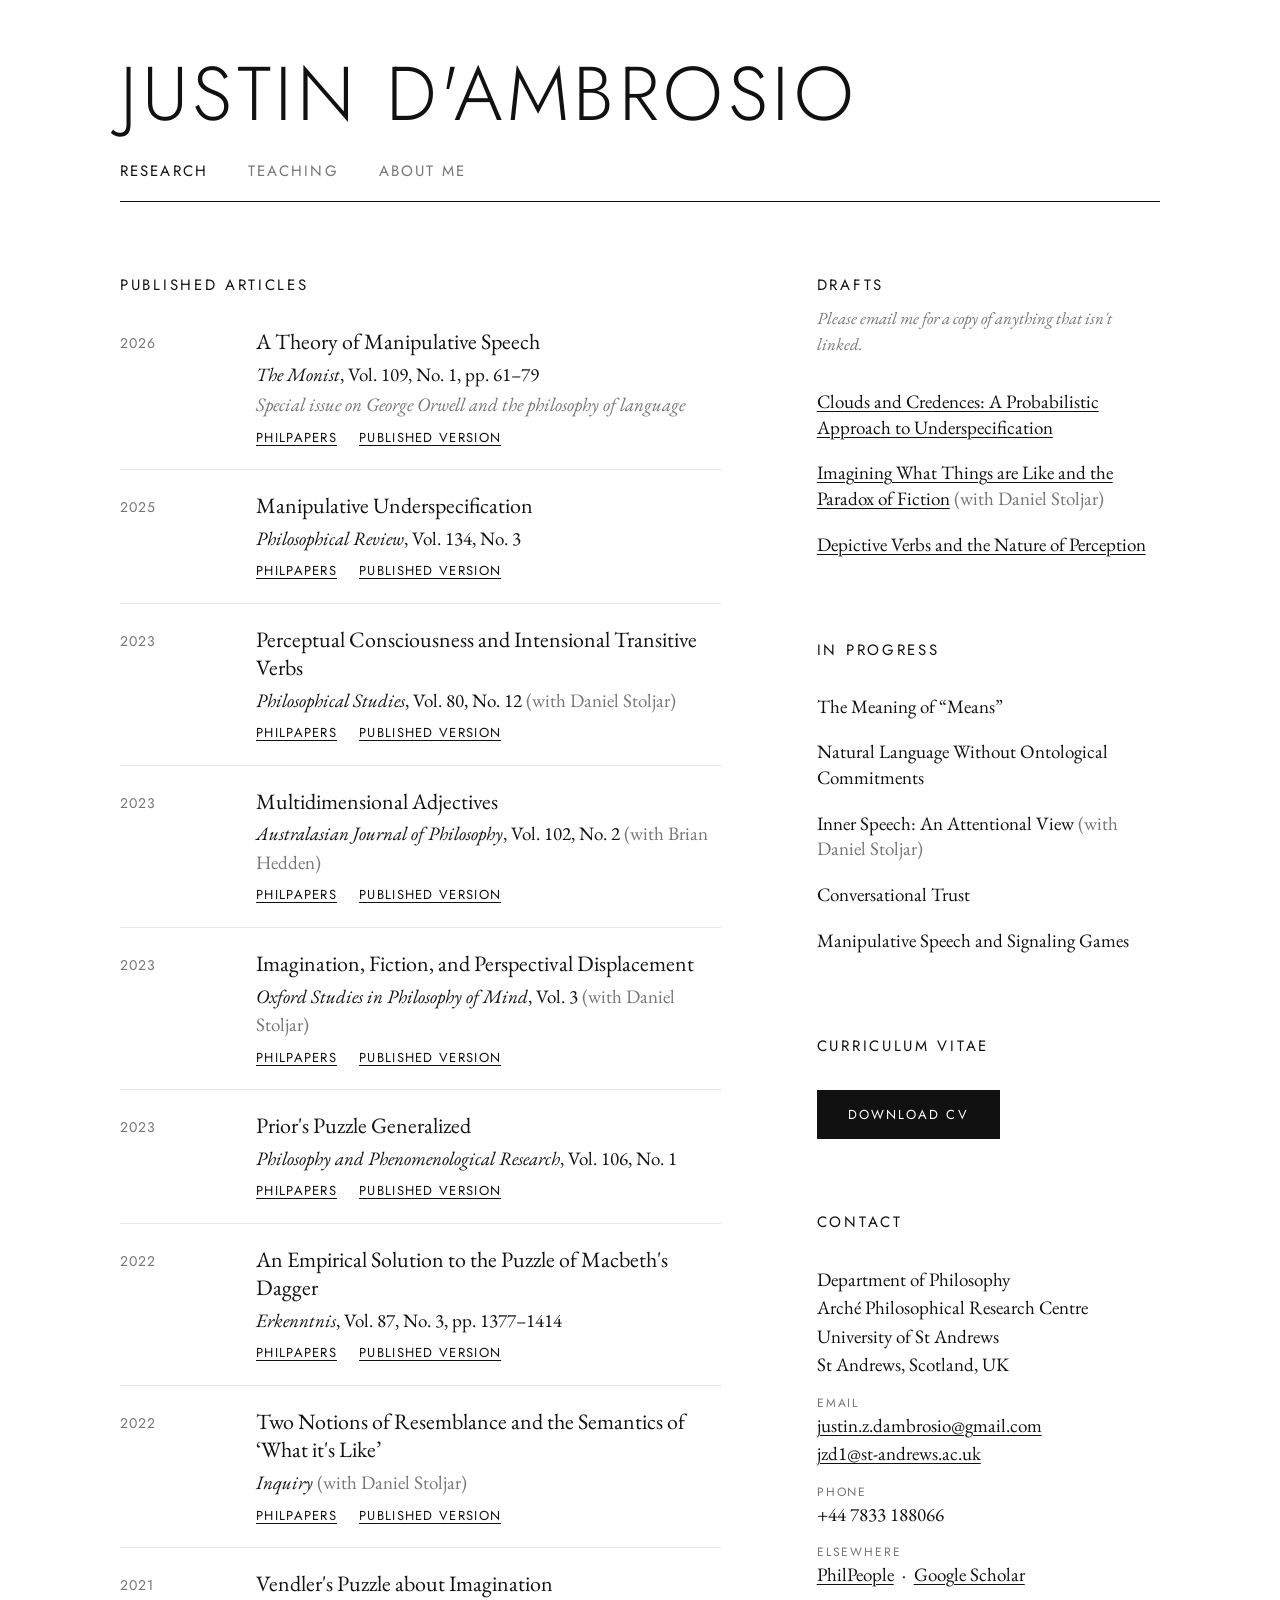
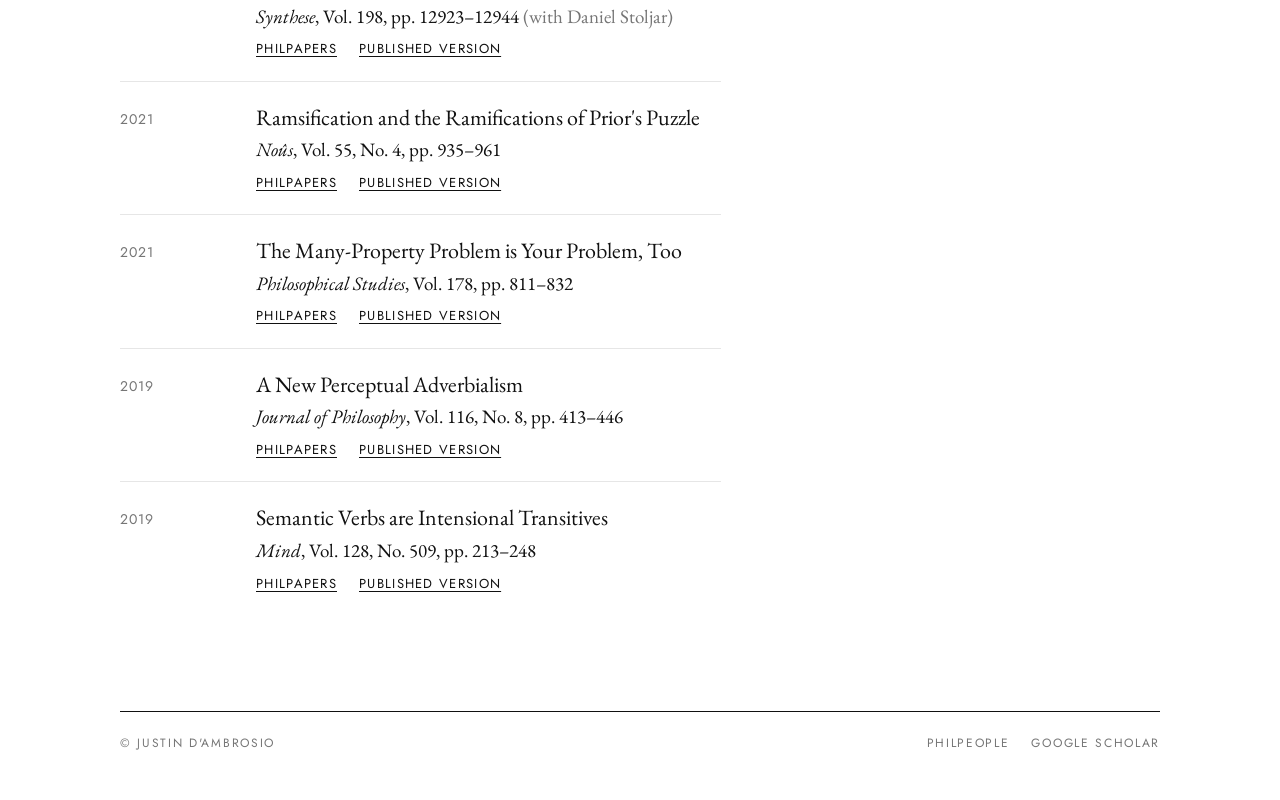
==== index.html @ 719e6c1f "Add files via upload" ====
<!DOCTYPE html>
<html lang="en">
<head>
<meta charset="utf-8">
<meta name="viewport" content="width=device-width, initial-scale=1">
<title>Justin D'Ambrosio — Philosophy</title>
<meta name="description" content="Justin D'Ambrosio, Lecturer in Philosophy at the University of St Andrews and member of the Arché Philosophical Research Centre. Research in philosophy of language and mind.">
<link rel="stylesheet" href="style.css">
</head>
<body>
<div class="wrap">
  <header class="site-header">
    <h1 class="site-name"><a href="index.html">Justin D'Ambrosio</a></h1>
    <nav class="site-nav" aria-label="Main">
      <a href="index.html" aria-current="page">Research</a>
      <a href="teaching.html">Teaching</a>
      <a href="about.html">About Me</a>
    </nav>
  </header>

  <main class="grid">
    <div>
      <section>
        <h2>Published Articles</h2>
        <ol class="pubs">
          <li class="pub">
            <div class="pub-year">2026</div>
            <div>
              <div class="pub-title">A Theory of Manipulative Speech</div>
              <div class="pub-venue"><em>The Monist</em>, Vol. 109, No. 1, pp. 61–79</div>
              <div class="pub-extra">Special issue on George Orwell and the philosophy of language</div>
              <div class="pub-links"><a href="https://philpapers.org/rec/DAMATO-4">PhilPapers</a><a href="https://academic.oup.com/monist/article/109/1/61/8444471">Published Version</a></div>
            </div>
          </li>
          <li class="pub">
            <div class="pub-year">2025</div>
            <div>
              <div class="pub-title">Manipulative Underspecification</div>
              <div class="pub-venue"><em>Philosophical Review</em>, Vol. 134, No. 3</div>
              <div class="pub-links"><a href="https://philpapers.org/rec/DAMMUB">PhilPapers</a><a href="https://read.dukeupress.edu/the-philosophical-review/article/134/3/241/401651/Manipulative-Underspecification">Published Version</a></div>
            </div>
          </li>
          <li class="pub">
            <div class="pub-year">2023</div>
            <div>
              <div class="pub-title">Perceptual Consciousness and Intensional Transitive Verbs</div>
              <div class="pub-venue"><em>Philosophical Studies</em>, Vol. 80, No. 12 <span class="with">(with Daniel Stoljar)</span></div>
              <div class="pub-links"><a href="https://philpapers.org/rec/DAMPCA">PhilPapers</a><a href="https://link.springer.com/article/10.1007/s11098-023-01992-w">Published Version</a></div>
            </div>
          </li>
          <li class="pub">
            <div class="pub-year">2023</div>
            <div>
              <div class="pub-title">Multidimensional Adjectives</div>
              <div class="pub-venue"><em>Australasian Journal of Philosophy</em>, Vol. 102, No. 2 <span class="with">(with Brian Hedden)</span></div>
              <div class="pub-links"><a href="https://philpapers.org/rec/DAMMAN">PhilPapers</a><a href="https://philpapers.org/rec/DAMMAN">Published Version</a></div>
            </div>
          </li>
          <li class="pub">
            <div class="pub-year">2023</div>
            <div>
              <div class="pub-title">Imagination, Fiction, and Perspectival Displacement</div>
              <div class="pub-venue"><em>Oxford Studies in Philosophy of Mind</em>, Vol. 3 <span class="with">(with Daniel Stoljar)</span></div>
              <div class="pub-links"><a href="https://philpapers.org/rec/DIFA">PhilPapers</a><a href="https://global.oup.com/academic/product/oxford-studies-in-philosophy-of-mind-volume-3-9780198879466?cc=gb&amp;lang=en">Published Version</a></div>
            </div>
          </li>
          <li class="pub">
            <div class="pub-year">2023</div>
            <div>
              <div class="pub-title">Prior's Puzzle Generalized</div>
              <div class="pub-venue"><em>Philosophy and Phenomenological Research</em>, Vol. 106, No. 1</div>
              <div class="pub-links"><a href="https://philpapers.org/rec/DAMPPG-2">PhilPapers</a><a href="https://onlinelibrary.wiley.com/doi/abs/10.1111/phpr.12844">Published Version</a></div>
            </div>
          </li>
          <li class="pub">
            <div class="pub-year">2022</div>
            <div>
              <div class="pub-title">An Empirical Solution to the Puzzle of Macbeth's Dagger</div>
              <div class="pub-venue"><em>Erkenntnis</em>, Vol. 87, No. 3, pp. 1377–1414</div>
              <div class="pub-links"><a href="https://philpapers.org/rec/DAMAES-3">PhilPapers</a><a href="https://link.springer.com/article/10.1007%2Fs10670-020-00253-0">Published Version</a></div>
            </div>
          </li>
          <li class="pub">
            <div class="pub-year">2022</div>
            <div>
              <div class="pub-title">Two Notions of Resemblance and the Semantics of ‘What it's Like’</div>
              <div class="pub-venue"><em>Inquiry</em> <span class="with">(with Daniel Stoljar)</span></div>
              <div class="pub-links"><a href="https://philpapers.org/rec/DAMTNO">PhilPapers</a><a href="https://www.tandfonline.com/doi/abs/10.1080/0020174X.2022.2075453">Published Version</a></div>
            </div>
          </li>
          <li class="pub">
            <div class="pub-year">2021</div>
            <div>
              <div class="pub-title">Vendler's Puzzle about Imagination</div>
              <div class="pub-venue"><em>Synthese</em>, Vol. 198, pp. 12923–12944 <span class="with">(with Daniel Stoljar)</span></div>
              <div class="pub-links"><a href="https://philpapers.org/rec/STOVPA-2">PhilPapers</a><a href="https://link.springer.com/article/10.1007/s11229-021-03360-9">Published Version</a></div>
            </div>
          </li>
          <li class="pub">
            <div class="pub-year">2021</div>
            <div>
              <div class="pub-title">Ramsification and the Ramifications of Prior's Puzzle</div>
              <div class="pub-venue"><em>Noûs</em>, Vol. 55, No. 4, pp. 935–961</div>
              <div class="pub-links"><a href="https://philpapers.org/rec/DAMRAT-2">PhilPapers</a><a href="https://onlinelibrary.wiley.com/doi/abs/10.1111/nous.12345">Published Version</a></div>
            </div>
          </li>
          <li class="pub">
            <div class="pub-year">2021</div>
            <div>
              <div class="pub-title">The Many-Property Problem is Your Problem, Too</div>
              <div class="pub-venue"><em>Philosophical Studies</em>, Vol. 178, pp. 811–832</div>
              <div class="pub-links"><a href="https://philpapers.org/rec/DAMTMP">PhilPapers</a><a href="https://link.springer.com/article/10.1007/s11098-020-01459-2">Published Version</a></div>
            </div>
          </li>
          <li class="pub">
            <div class="pub-year">2019</div>
            <div>
              <div class="pub-title">A New Perceptual Adverbialism</div>
              <div class="pub-venue"><em>Journal of Philosophy</em>, Vol. 116, No. 8, pp. 413–446</div>
              <div class="pub-links"><a href="https://philpapers.org/rec/DAMANP">PhilPapers</a><a href="https://www.pdcnet.org/jphil/content/jphil_2019_0116_0008_0413_0446">Published Version</a></div>
            </div>
          </li>
          <li class="pub">
            <div class="pub-year">2019</div>
            <div>
              <div class="pub-title">Semantic Verbs are Intensional Transitives</div>
              <div class="pub-venue"><em>Mind</em>, Vol. 128, No. 509, pp. 213–248</div>
              <div class="pub-links"><a href="https://philpapers.org/rec/DAMSVA">PhilPapers</a><a href="https://academic.oup.com/mind/article/128/509/213/4772357">Published Version</a></div>
            </div>
          </li>
        </ol>
      </section>
    </div>

    <aside>
      <section>
        <h2>Drafts <span class="note">Please email me for a copy of anything that isn't linked.</span></h2>
        <ul class="plain">
          <li><a href="files/clouds-and-credences.pdf">Clouds and Credences: A Probabilistic Approach to Underspecification</a></li>
          <li><a href="files/imagining-what-things-are-like.pdf">Imagining What Things are Like and the Paradox of Fiction</a> <span class="with">(with Daniel Stoljar)</span></li>
          <li><a href="https://philpapers.org/rec/DAMDVA">Depictive Verbs and the Nature of Perception</a></li>
        </ul>
      </section>

      <section>
        <h2>In Progress</h2>
        <ul class="plain">
          <li>The Meaning of “Means”</li>
          <li>Natural Language Without Ontological Commitments</li>
          <li>Inner Speech: An Attentional View <span class="with">(with Daniel Stoljar)</span></li>
          <li>Conversational Trust</li>
          <li>Manipulative Speech and Signaling Games</li>
        </ul>
      </section>

      <section>
        <h2>Curriculum Vitae</h2>
        <a class="button" href="files/cv.pdf">Download CV</a>
      </section>

      <section class="contact">
        <h2>Contact</h2>
        <p>Department of Philosophy<br>Arché Philosophical Research Centre<br>University of St Andrews<br>St Andrews, Scotland, UK</p>
        <p><span class="label">Email</span><a href="mailto:justin.z.dambrosio@gmail.com">justin.z.dambrosio@gmail.com</a><br><a href="mailto:jzd1@st-andrews.ac.uk">jzd1@st-andrews.ac.uk</a></p>
        <p><span class="label">Phone</span>+44 7833 188066</p>
        <p><span class="label">Elsewhere</span><a href="https://philpeople.org/profiles/justin-d-ambrosio">PhilPeople</a> &nbsp;·&nbsp; <a href="https://scholar.google.com/citations?user=gnectoAAAAAJ&amp;hl=en">Google Scholar</a></p>
      </section>
    </aside>
  </main>

  <footer class="site-footer">
    <span>© Justin D'Ambrosio</span>
    <span><a href="https://philpeople.org/profiles/justin-d-ambrosio">PhilPeople</a><a href="https://scholar.google.com/citations?user=gnectoAAAAAJ&amp;hl=en">Google Scholar</a></span>
  </footer>
</div>
</body>
</html>
---- style.css ----
/* Justin D'Ambrosio — site styles */
@font-face { font-family: "Jost"; font-weight: 300; font-style: normal; font-display: swap; src: url("fonts/jost-latin-300-normal.woff2") format("woff2"); }
@font-face { font-family: "Jost"; font-weight: 400; font-style: normal; font-display: swap; src: url("fonts/jost-latin-400-normal.woff2") format("woff2"); }
@font-face { font-family: "EB Garamond"; font-weight: 400; font-style: normal; font-display: swap; src: url("fonts/eb-garamond-latin-400-normal.woff2") format("woff2"); }
@font-face { font-family: "EB Garamond"; font-weight: 400; font-style: italic; font-display: swap; src: url("fonts/eb-garamond-latin-400-italic.woff2") format("woff2"); }
@font-face { font-family: "EB Garamond"; font-weight: 500; font-style: normal; font-display: swap; src: url("fonts/eb-garamond-latin-500-normal.woff2") format("woff2"); }

:root {
  --ink: #111;
  --muted: #767676;
  --rule: #111;
  --faint: #e6e6e6;
  --sans: "Jost", "Helvetica Neue", Arial, sans-serif;
  --serif: "EB Garamond", Garamond, "Times New Roman", serif;
}

* { box-sizing: border-box; }

html { -webkit-text-size-adjust: 100%; }

body {
  margin: 0;
  background: #fff;
  color: var(--ink);
  font-family: var(--serif);
  font-size: 19px;
  line-height: 1.5;
  -webkit-font-smoothing: antialiased;
}

a { color: inherit; text-decoration-thickness: 1px; text-underline-offset: 3px; }
a:hover { color: var(--muted); }

.wrap { max-width: 1120px; margin: 0 auto; padding: 0 40px; }

/* ---------- Header ---------- */
.site-header { padding-top: 56px; }
.site-name {
  margin: 0;
  font-family: var(--sans);
  font-weight: 300;
  font-size: clamp(40px, 6.4vw, 76px);
  letter-spacing: 0.06em;
  line-height: 1;
  text-transform: uppercase;
}
.site-name a { text-decoration: none; }
.site-name a:hover { color: inherit; }

.site-nav {
  display: flex;
  gap: 40px;
  margin-top: 28px;
  padding-bottom: 18px;
  border-bottom: 1px solid var(--rule);
  font-family: var(--sans);
  font-weight: 400;
  font-size: 15px;
  letter-spacing: 0.14em;
  text-transform: uppercase;
}
.site-nav a { text-decoration: none; color: var(--muted); transition: color .2s; }
.site-nav a:hover, .site-nav a[aria-current="page"] { color: var(--ink); }

/* ---------- Layout ---------- */
main { padding: 72px 0 96px; }

.grid {
  display: grid;
  grid-template-columns: minmax(0, 7fr) minmax(0, 4fr);
  gap: 96px;
}

h2 {
  margin: 0 0 32px;
  font-family: var(--sans);
  font-weight: 400;
  font-size: 15px;
  letter-spacing: 0.18em;
  text-transform: uppercase;
}
h2 .note {
  display: block;
  margin-top: 10px;
  font-family: var(--serif);
  font-style: italic;
  font-size: 17px;
  letter-spacing: 0;
  text-transform: none;
  color: var(--muted);
}

section + section { margin-top: 72px; }

/* ---------- Publications ---------- */
.pubs { list-style: none; margin: 0; padding: 0; }
.pub {
  display: grid;
  grid-template-columns: 112px minmax(0, 1fr);
  gap: 0 24px;
  padding: 22px 0;
  border-top: 1px solid var(--faint);
}
.pub:first-child { border-top: 0; padding-top: 0; }
.pub-year {
  font-family: var(--sans);
  font-size: 14px;
  letter-spacing: 0.08em;
  color: var(--muted);
  padding-top: 5px;
}
.pub-title { font-size: 22px; line-height: 1.3; }
.pub-venue { margin-top: 4px; }
.pub-venue .with { color: var(--muted); }
.pub-extra { margin-top: 2px; color: var(--muted); font-style: italic; }
.pub-links {
  margin-top: 8px;
  font-family: var(--sans);
  font-size: 13px;
  letter-spacing: 0.1em;
  text-transform: uppercase;
}
.pub-links a + a { margin-left: 22px; }

/* ---------- Sidebar lists ---------- */
.plain { list-style: none; margin: 0; padding: 0; }
.plain li { padding: 10px 0; line-height: 1.35; }
.plain li:first-child { padding-top: 0; }
.plain .with { color: var(--muted); }

/* ---------- Buttons ---------- */
.button {
  display: inline-block;
  padding: 14px 30px;
  background: var(--ink);
  border: 1px solid var(--ink);
  color: #fff;
  font-family: var(--sans);
  font-size: 13px;
  letter-spacing: 0.16em;
  text-transform: uppercase;
  text-decoration: none;
  transition: background .2s, color .2s;
}
.button:hover { background: #fff; color: var(--ink); }

.contact p { margin: 0 0 14px; }
.contact .label {
  display: block;
  font-family: var(--sans);
  font-size: 12px;
  letter-spacing: 0.16em;
  text-transform: uppercase;
  color: var(--muted);
}

/* ---------- Teaching ---------- */
.teaching-grid { grid-template-columns: minmax(0, 7fr) minmax(0, 4fr); }
.sub {
  margin: 0 0 12px;
  font-style: italic;
  color: var(--muted);
}
.courses { list-style: none; margin: 0 0 44px; padding: 0; }
.courses li { padding: 7px 0; line-height: 1.35; }
.courses .where { color: var(--muted); }
.figure { margin: 0 0 56px; }
.figure img { display: block; width: 100%; max-width: 340px; height: auto; }
.portfolio p { margin: 0 0 22px; }

/* ---------- About ---------- */
.about-grid { grid-template-columns: minmax(0, 6fr) minmax(0, 5fr); align-items: center; }
.about-text p { margin: 0 0 22px; font-size: 21px; line-height: 1.55; }
.portrait { margin: 0; }
.portrait img { display: block; width: 100%; height: auto; }

/* ---------- Footer ---------- */
.site-footer {
  border-top: 1px solid var(--rule);
  padding: 22px 0 48px;
  font-family: var(--sans);
  font-size: 12px;
  letter-spacing: 0.14em;
  text-transform: uppercase;
  color: var(--muted);
  display: flex;
  justify-content: space-between;
  gap: 20px;
  flex-wrap: wrap;
}
.site-footer a { text-decoration: none; }
.site-footer a + a { margin-left: 22px; }

/* ---------- Small screens ---------- */
@media (max-width: 860px) {
  body { font-size: 18px; }
  .wrap { padding: 0 22px; }
  .site-header { padding-top: 36px; }
  .site-nav { gap: 26px; font-size: 13px; }
  main { padding: 48px 0 64px; }
  .grid, .teaching-grid, .about-grid { grid-template-columns: 1fr; gap: 64px; }
  .pub { grid-template-columns: 1fr; }
  .pub-year { padding: 0 0 4px; }
  .about-text p { font-size: 19px; }
}
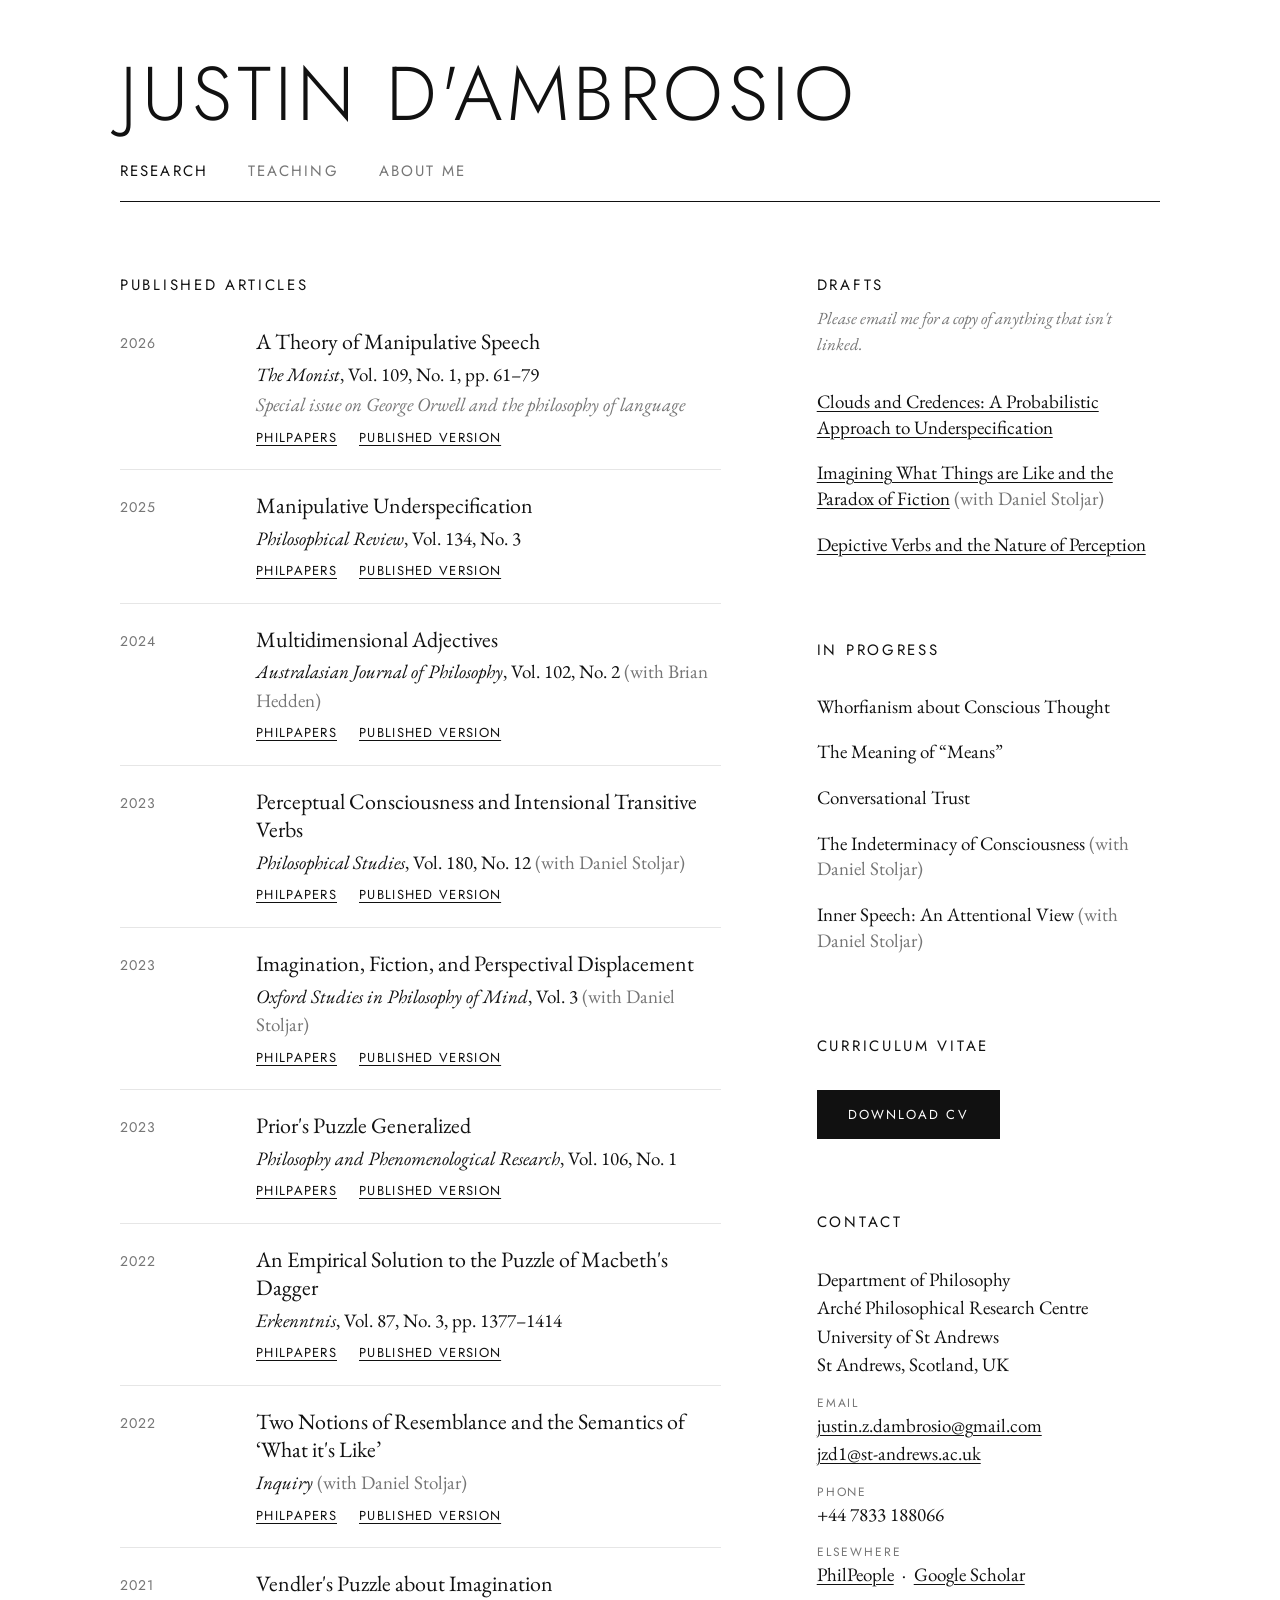
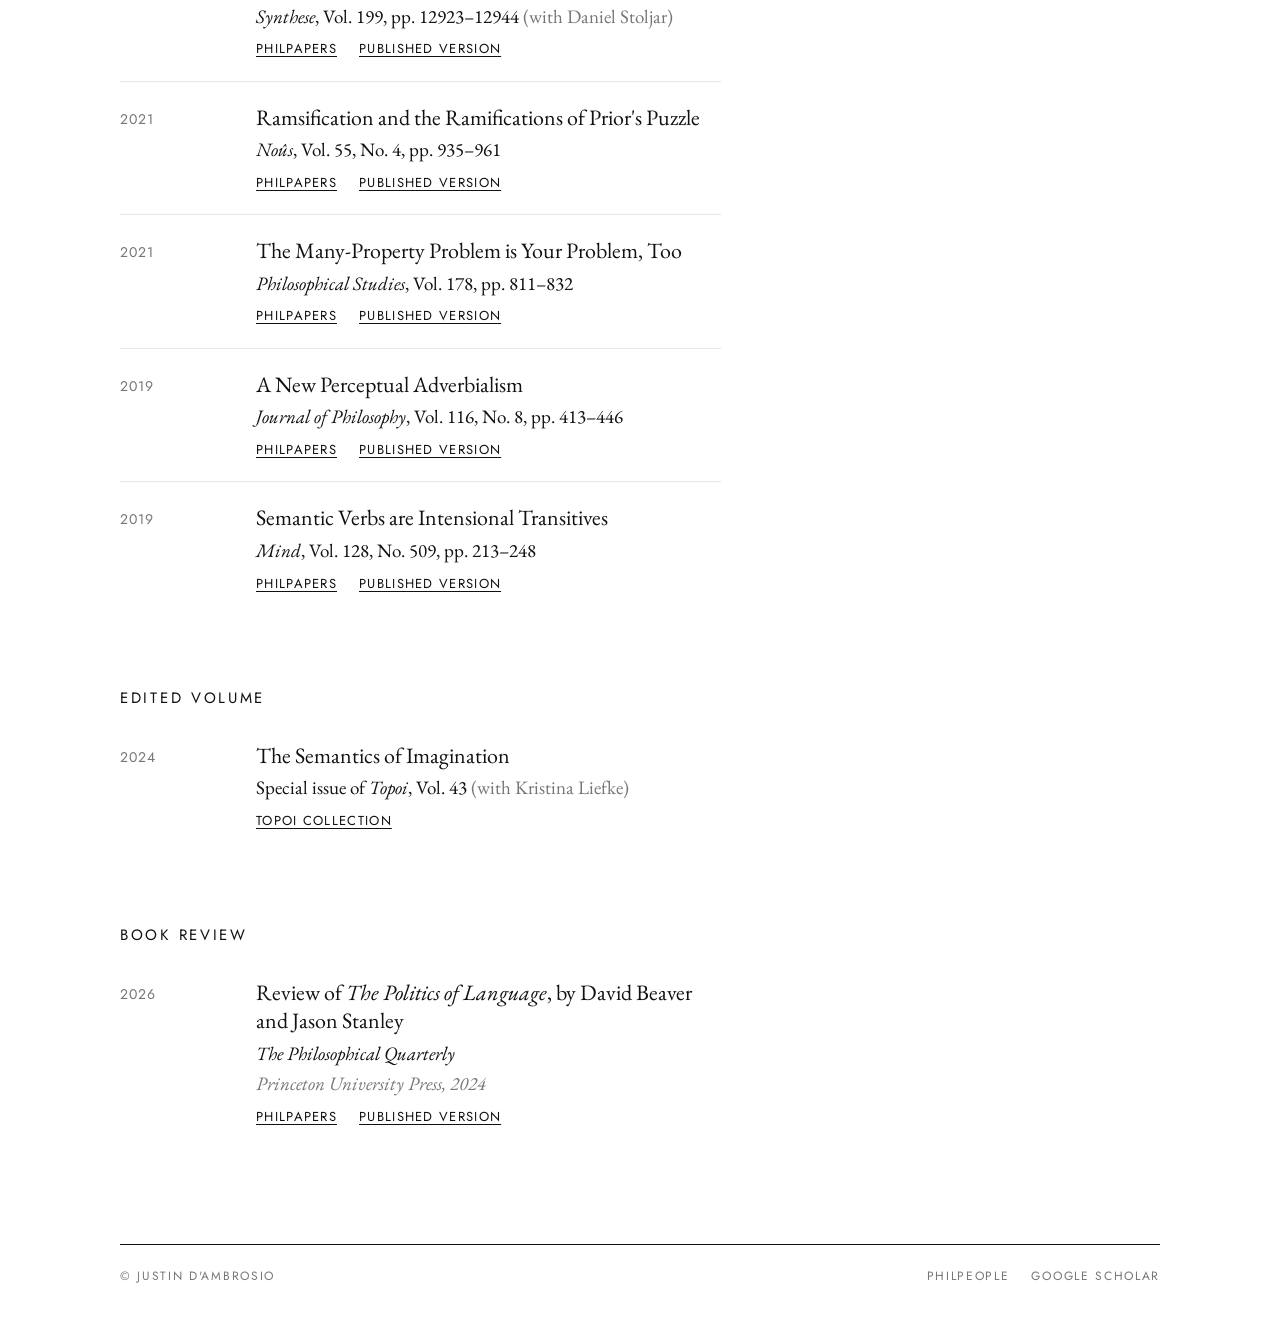
==== commit 83501cc7: "Add files via upload" ====
--- a/index.html
+++ b/index.html
@@ -5,6 +5,31 @@
 <meta name="viewport" content="width=device-width, initial-scale=1">
 <title>Justin D'Ambrosio — Philosophy</title>
 <meta name="description" content="Justin D'Ambrosio, Lecturer in Philosophy at the University of St Andrews and member of the Arché Philosophical Research Centre. Research in philosophy of language and mind.">
+<link rel="canonical" href="https://www.justindambrosio.com/">
+<meta property="og:type" content="website">
+<meta property="og:title" content="Justin D'Ambrosio — Philosophy">
+<meta property="og:description" content="Justin D'Ambrosio, Lecturer in Philosophy at the University of St Andrews and member of the Arché Philosophical Research Centre. Research in philosophy of language and mind.">
+<meta property="og:url" content="https://www.justindambrosio.com/">
+<meta property="og:image" content="https://www.justindambrosio.com/images/portrait.jpg">
+<script type="application/ld+json">
+{
+  "@context": "https://schema.org",
+  "@type": "Person",
+  "name": "Justin D'Ambrosio",
+  "url": "https://www.justindambrosio.com/",
+  "image": "https://www.justindambrosio.com/images/portrait.jpg",
+  "jobTitle": "Lecturer in Philosophy",
+  "affiliation": {"@type": "CollegeOrUniversity", "name": "University of St Andrews"},
+  "alumniOf": {"@type": "CollegeOrUniversity", "name": "Yale University"},
+  "knowsAbout": ["Philosophy of language", "Philosophy of mind", "Manipulative speech", "Semantics", "Pragmatics"],
+  "sameAs": [
+    "https://philpeople.org/profiles/justin-d-ambrosio",
+    "https://scholar.google.com/citations?user=gnectoAAAAAJ",
+    "https://www.st-andrews.ac.uk/philosophy/people/jzd1",
+    "https://research-portal.st-andrews.ac.uk/en/persons/justin-dambrosio"
+  ]
+}
+</script>
 <link rel="stylesheet" href="style.css">
 </head>
 <body>
@@ -41,15 +66,7 @@
             </div>
           </li>
           <li class="pub">
-            <div class="pub-year">2023</div>
-            <div>
-              <div class="pub-title">Perceptual Consciousness and Intensional Transitive Verbs</div>
-              <div class="pub-venue"><em>Philosophical Studies</em>, Vol. 80, No. 12 <span class="with">(with Daniel Stoljar)</span></div>
-              <div class="pub-links"><a href="https://philpapers.org/rec/DAMPCA">PhilPapers</a><a href="https://link.springer.com/article/10.1007/s11098-023-01992-w">Published Version</a></div>
-            </div>
-          </li>
-          <li class="pub">
-            <div class="pub-year">2023</div>
+            <div class="pub-year">2024</div>
             <div>
               <div class="pub-title">Multidimensional Adjectives</div>
               <div class="pub-venue"><em>Australasian Journal of Philosophy</em>, Vol. 102, No. 2 <span class="with">(with Brian Hedden)</span></div>
@@ -59,6 +76,14 @@
           <li class="pub">
             <div class="pub-year">2023</div>
             <div>
+              <div class="pub-title">Perceptual Consciousness and Intensional Transitive Verbs</div>
+              <div class="pub-venue"><em>Philosophical Studies</em>, Vol. 180, No. 12 <span class="with">(with Daniel Stoljar)</span></div>
+              <div class="pub-links"><a href="https://philpapers.org/rec/DAMPCA">PhilPapers</a><a href="https://link.springer.com/article/10.1007/s11098-023-01992-w">Published Version</a></div>
+            </div>
+          </li>
+          <li class="pub">
+            <div class="pub-year">2023</div>
+            <div>
               <div class="pub-title">Imagination, Fiction, and Perspectival Displacement</div>
               <div class="pub-venue"><em>Oxford Studies in Philosophy of Mind</em>, Vol. 3 <span class="with">(with Daniel Stoljar)</span></div>
               <div class="pub-links"><a href="https://philpapers.org/rec/DIFA">PhilPapers</a><a href="https://global.oup.com/academic/product/oxford-studies-in-philosophy-of-mind-volume-3-9780198879466?cc=gb&amp;lang=en">Published Version</a></div>
@@ -92,7 +117,7 @@
             <div class="pub-year">2021</div>
             <div>
               <div class="pub-title">Vendler's Puzzle about Imagination</div>
-              <div class="pub-venue"><em>Synthese</em>, Vol. 198, pp. 12923–12944 <span class="with">(with Daniel Stoljar)</span></div>
+              <div class="pub-venue"><em>Synthese</em>, Vol. 199, pp. 12923–12944 <span class="with">(with Daniel Stoljar)</span></div>
               <div class="pub-links"><a href="https://philpapers.org/rec/STOVPA-2">PhilPapers</a><a href="https://link.springer.com/article/10.1007/s11229-021-03360-9">Published Version</a></div>
             </div>
           </li>
@@ -126,6 +151,35 @@
               <div class="pub-title">Semantic Verbs are Intensional Transitives</div>
               <div class="pub-venue"><em>Mind</em>, Vol. 128, No. 509, pp. 213–248</div>
               <div class="pub-links"><a href="https://philpapers.org/rec/DAMSVA">PhilPapers</a><a href="https://academic.oup.com/mind/article/128/509/213/4772357">Published Version</a></div>
+            </div>
+          </li>
+        </ol>
+      </section>
+
+      <section>
+        <h2>Edited Volume</h2>
+        <ol class="pubs">
+          <li class="pub">
+            <div class="pub-year">2024</div>
+            <div>
+              <div class="pub-title">The Semantics of Imagination</div>
+              <div class="pub-venue">Special issue of <em>Topoi</em>, Vol. 43 <span class="with">(with Kristina Liefke)</span></div>
+              <div class="pub-links"><a href="https://link.springer.com/collections/daejacbecb">Topoi Collection</a></div>
+            </div>
+          </li>
+        </ol>
+      </section>
+
+      <section>
+        <h2>Book Review</h2>
+        <ol class="pubs">
+          <li class="pub">
+            <div class="pub-year">2026</div>
+            <div>
+              <div class="pub-title">Review of <em>The Politics of Language</em>, by David Beaver and Jason Stanley</div>
+              <div class="pub-venue"><em>The Philosophical Quarterly</em></div>
+              <div class="pub-extra">Princeton University Press, 2024</div>
+              <div class="pub-links"><a href="https://philpapers.org/rec/DAMTPO-7">PhilPapers</a><a href="https://academic.oup.com/pq/advance-article/doi/10.1093/pq/pqag052/8761845">Published Version</a></div>
             </div>
           </li>
         </ol>
@@ -145,11 +199,11 @@
       <section>
         <h2>In Progress</h2>
         <ul class="plain">
+          <li>Whorfianism about Conscious Thought</li>
           <li>The Meaning of “Means”</li>
-          <li>Natural Language Without Ontological Commitments</li>
+          <li>Conversational Trust</li>
+          <li>The Indeterminacy of Consciousness <span class="with">(with Daniel Stoljar)</span></li>
           <li>Inner Speech: An Attentional View <span class="with">(with Daniel Stoljar)</span></li>
-          <li>Conversational Trust</li>
-          <li>Manipulative Speech and Signaling Games</li>
         </ul>
       </section>
 
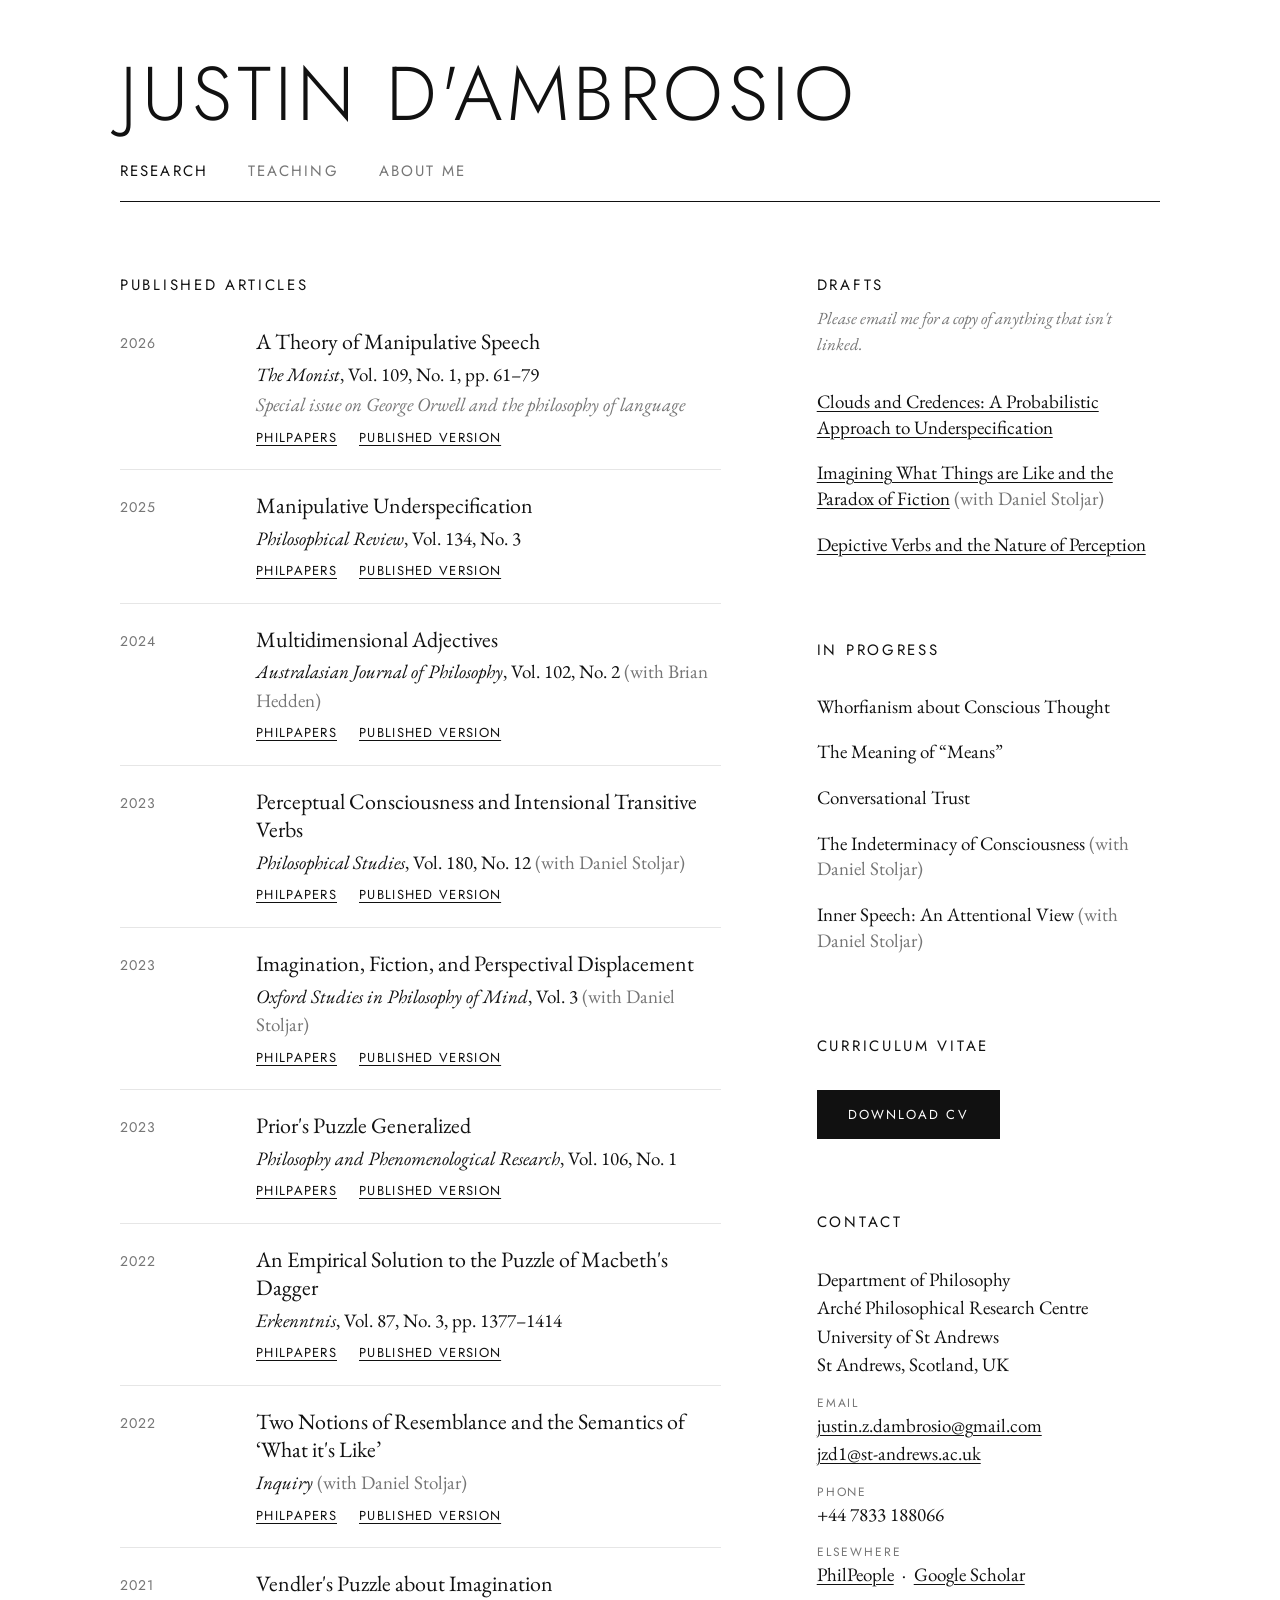
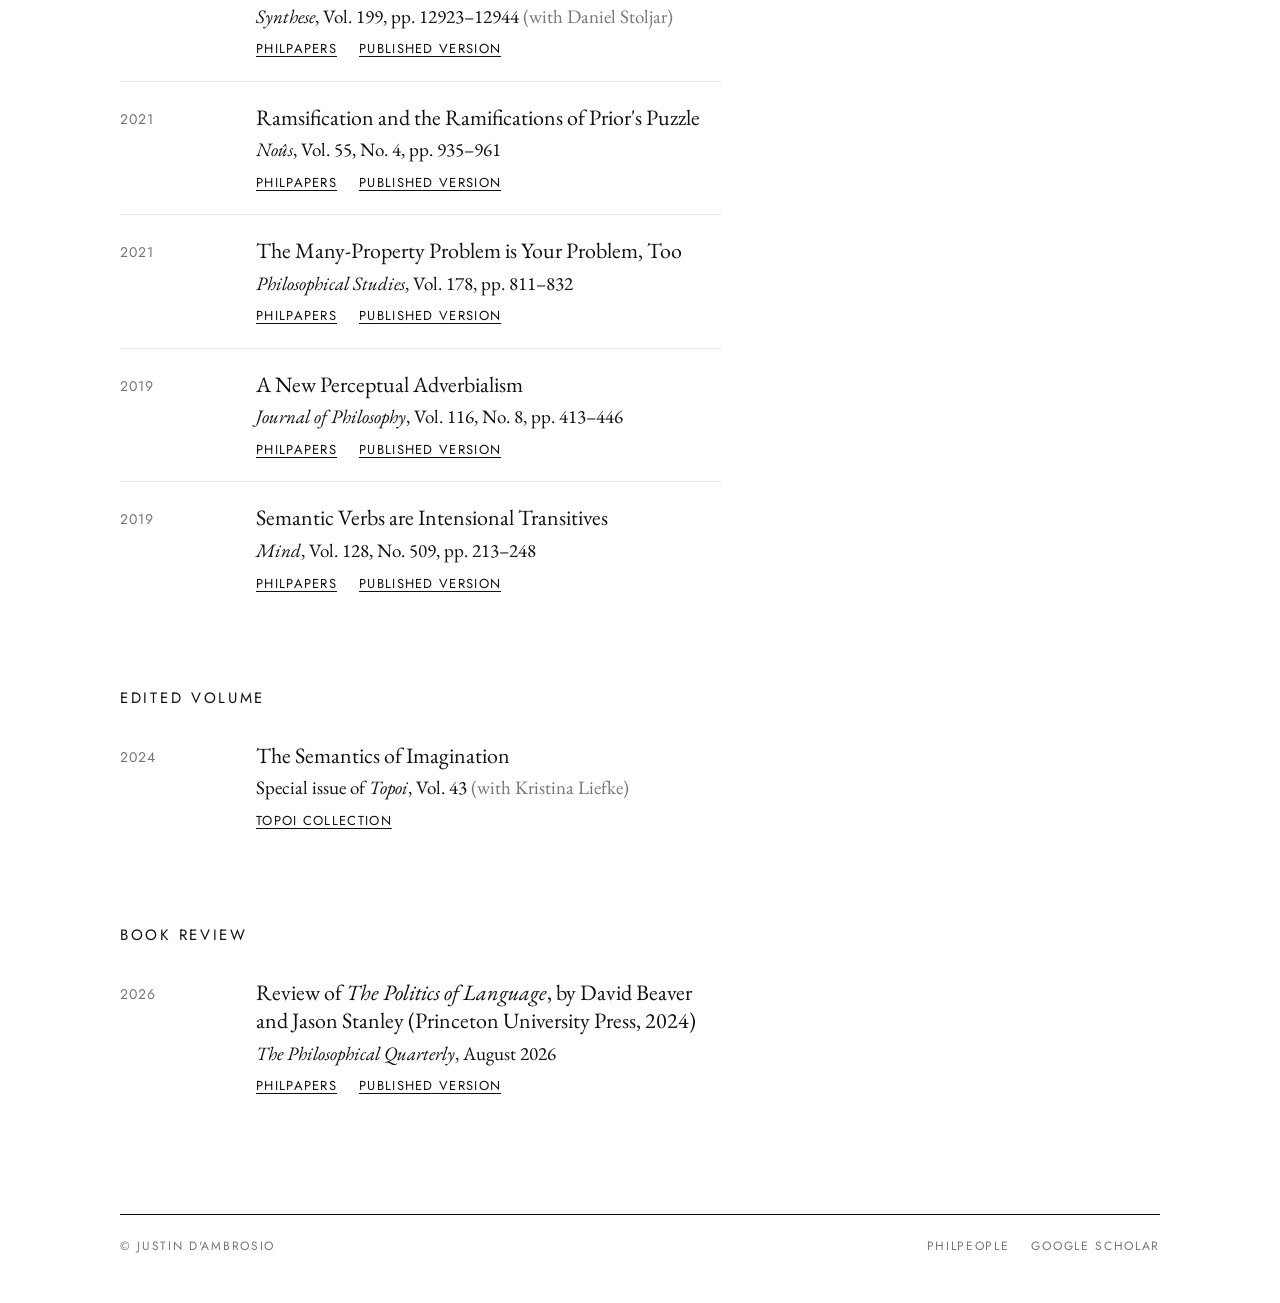
==== commit 16035a02: "Add files via upload" ====
--- a/index.html
+++ b/index.html
@@ -176,9 +176,8 @@
           <li class="pub">
             <div class="pub-year">2026</div>
             <div>
-              <div class="pub-title">Review of <em>The Politics of Language</em>, by David Beaver and Jason Stanley</div>
-              <div class="pub-venue"><em>The Philosophical Quarterly</em></div>
-              <div class="pub-extra">Princeton University Press, 2024</div>
+              <div class="pub-title">Review of <em>The Politics of Language</em>, by David Beaver and Jason Stanley <span class="with">(Princeton University Press, 2024)</span></div>
+              <div class="pub-venue"><em>The Philosophical Quarterly</em>, August 2026</div>
               <div class="pub-links"><a href="https://philpapers.org/rec/DAMTPO-7">PhilPapers</a><a href="https://academic.oup.com/pq/advance-article/doi/10.1093/pq/pqag052/8761845">Published Version</a></div>
             </div>
           </li>
